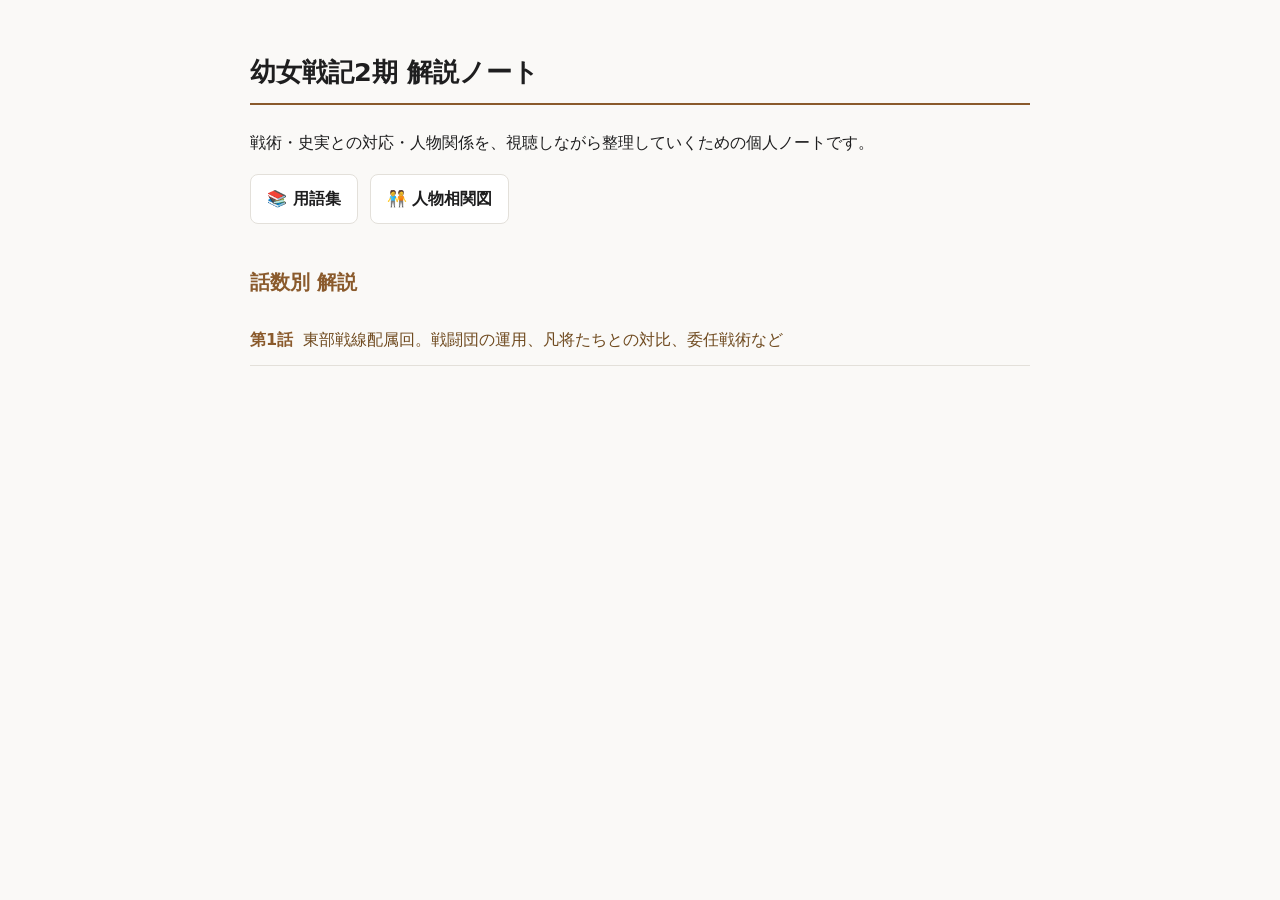
==== index.html @ d99719a7 "Add files via upload" ====
<!DOCTYPE html>
<html lang="ja">
<head>
<meta charset="UTF-8">
<title>幼女戦記2期 解説ノート</title>
<link rel="stylesheet" href="assets/style.css">
</head>
<body>
<div class="page">
  <h1>幼女戦記2期 解説ノート</h1>
  <p>戦術・史実との対応・人物関係を、視聴しながら整理していくための個人ノートです。</p>

  <div class="hub-links">
    <a href="glossary.html">📚 用語集</a>
    <a href="characters.html">🧑‍🤝‍🧑 人物相関図</a>
  </div>

  <h2>話数別 解説</h2>
  <ul class="ep-list">
    <li><span class="ep-num">第1話</span><a href="episodes/ep01.html">東部戦線配属回。戦闘団の運用、凡将たちとの対比、委任戦術など</a></li>
  </ul>
</div>
</body>
</html>
---- assets/style.css ----
/* 幼女戦記2期 解説ノート 共通スタイル */

:root {
  --bg: #faf9f7;
  --bg-alt: #ffffff;
  --text: #1e1e1f;
  --text-muted: #5a5a5f;
  --border: #e3e0da;
  --accent: #8a5a2c;
  --link: #6f4a1f;
  --real-bg: #e8f0f7;
  --real-text: #1f4e79;
  --real-border: #b7d2e8;
  --fiction-bg: #f3e9f7;
  --fiction-text: #6a3b82;
  --fiction-border: #ddc2e8;
  --code-bg: #efece6;
}

@media (prefers-color-scheme: dark) {
  :root {
    --bg: #1b1a18;
    --bg-alt: #242220;
    --text: #ece8e1;
    --text-muted: #b3ada2;
    --border: #3a3733;
    --accent: #d9a66c;
    --link: #e8be8a;
    --real-bg: #17293a;
    --real-text: #a9cdea;
    --real-border: #2b4a63;
    --fiction-bg: #2e2035;
    --fiction-text: #dcb8ea;
    --fiction-border: #4d3a58;
    --code-bg: #2b2925;
  }
}

:root[data-theme="light"] {
  --bg: #faf9f7;
  --bg-alt: #ffffff;
  --text: #1e1e1f;
  --text-muted: #5a5a5f;
  --border: #e3e0da;
  --accent: #8a5a2c;
  --link: #6f4a1f;
  --real-bg: #e8f0f7;
  --real-text: #1f4e79;
  --real-border: #b7d2e8;
  --fiction-bg: #f3e9f7;
  --fiction-text: #6a3b82;
  --fiction-border: #ddc2e8;
  --code-bg: #efece6;
}

:root[data-theme="dark"] {
  --bg: #1b1a18;
  --bg-alt: #242220;
  --text: #ece8e1;
  --text-muted: #b3ada2;
  --border: #3a3733;
  --accent: #d9a66c;
  --link: #e8be8a;
  --real-bg: #17293a;
  --real-text: #a9cdea;
  --real-border: #2b4a63;
  --fiction-bg: #2e2035;
  --fiction-text: #dcb8ea;
  --fiction-border: #4d3a58;
  --code-bg: #2b2925;
}

* { box-sizing: border-box; }

body {
  margin: 0;
  padding: 2rem 1.25rem 4rem;
  background: var(--bg);
  color: var(--text);
  font-family: "Yu Gothic", "Hiragino Sans", "Noto Sans JP", system-ui, sans-serif;
  line-height: 1.8;
}

.page {
  max-width: 780px;
  margin: 0 auto;
}

h1 {
  font-size: 1.6rem;
  border-bottom: 2px solid var(--accent);
  padding-bottom: 0.5rem;
  margin-bottom: 1.5rem;
}

h2 {
  font-size: 1.25rem;
  margin-top: 2.5rem;
  color: var(--accent);
}

h3 {
  font-size: 1.05rem;
  margin-top: 1.75rem;
}

nav.crumbs {
  font-size: 0.9rem;
  color: var(--text-muted);
  margin-bottom: 1.5rem;
}

nav.crumbs a { color: var(--text-muted); }

a {
  color: var(--link);
  text-decoration: none;
}
a:hover { text-decoration: underline; }

.tag {
  display: inline-block;
  font-size: 0.78rem;
  font-weight: 600;
  padding: 0.15rem 0.55rem;
  border-radius: 999px;
  margin-bottom: 0.4rem;
  border: 1px solid transparent;
  white-space: nowrap;
}

.tag-real {
  background: var(--real-bg);
  color: var(--real-text);
  border-color: var(--real-border);
}

.tag-fiction {
  background: var(--fiction-bg);
  color: var(--fiction-text);
  border-color: var(--fiction-border);
}

.entry {
  background: var(--bg-alt);
  border: 1px solid var(--border);
  border-radius: 10px;
  padding: 1rem 1.25rem;
  margin-bottom: 1rem;
}

.entry-title {
  font-weight: 700;
  font-size: 1.02rem;
  margin: 0.2rem 0 0.5rem;
}

.entry p { margin: 0.4rem 0; }

.entry .note {
  color: var(--text-muted);
  font-size: 0.92rem;
}

ul.ep-list {
  list-style: none;
  padding: 0;
}

ul.ep-list li {
  padding: 0.6rem 0;
  border-bottom: 1px solid var(--border);
}

ul.ep-list .ep-num {
  color: var(--accent);
  font-weight: 700;
  margin-right: 0.6rem;
}

.hub-links {
  display: flex;
  gap: 0.75rem;
  flex-wrap: wrap;
  margin-bottom: 2rem;
}

.hub-links a {
  background: var(--bg-alt);
  border: 1px solid var(--border);
  border-radius: 8px;
  padding: 0.6rem 1rem;
  color: var(--text);
  font-weight: 600;
}
.hub-links a:hover { border-color: var(--accent); text-decoration: none; }

code {
  background: var(--code-bg);
  padding: 0.1rem 0.35rem;
  border-radius: 4px;
  font-size: 0.9em;
}

.empty-note {
  color: var(--text-muted);
  font-style: italic;
}
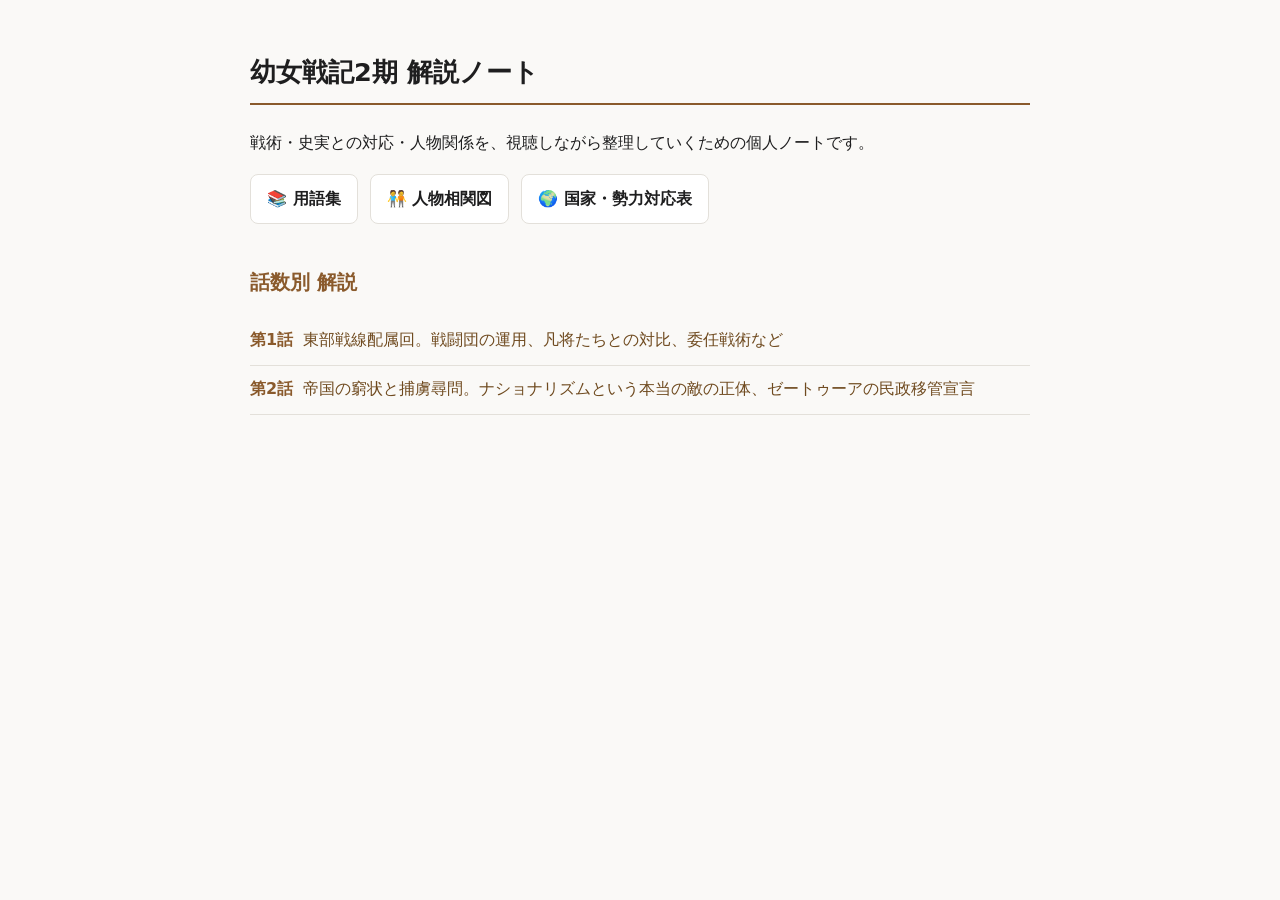
==== commit 6c2177ed: "2話追加" ====
--- a/index.html
+++ b/index.html
@@ -13,11 +13,13 @@
   <div class="hub-links">
     <a href="glossary.html">📚 用語集</a>
     <a href="characters.html">🧑‍🤝‍🧑 人物相関図</a>
+    <a href="countries.html">🌍 国家・勢力対応表</a>
   </div>
 
   <h2>話数別 解説</h2>
   <ul class="ep-list">
     <li><span class="ep-num">第1話</span><a href="episodes/ep01.html">東部戦線配属回。戦闘団の運用、凡将たちとの対比、委任戦術など</a></li>
+    <li><span class="ep-num">第2話</span><a href="episodes/ep02.html">帝国の窮状と捕虜尋問。ナショナリズムという本当の敵の正体、ゼートゥーアの民政移管宣言</a></li>
   </ul>
 </div>
 </body>
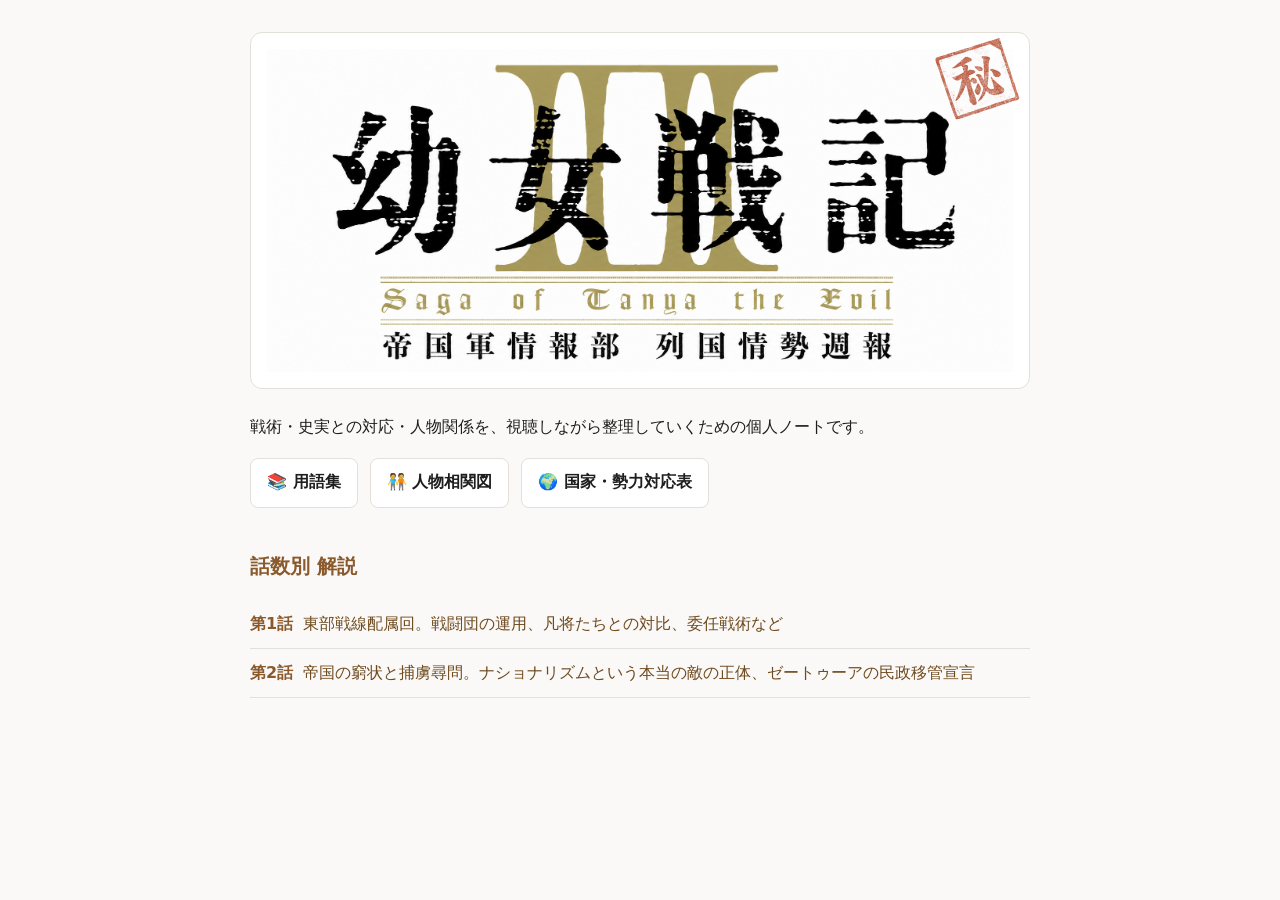
==== commit d98d0948: "Add images" ====
--- a/index.html
+++ b/index.html
@@ -2,12 +2,15 @@
 <html lang="ja">
 <head>
 <meta charset="UTF-8">
-<title>幼女戦記2期 解説ノート</title>
+<title>幼女戦記2期</title>
 <link rel="stylesheet" href="assets/style.css">
 </head>
 <body>
 <div class="page">
-  <h1>幼女戦記2期 解説ノート</h1>
+  <div class="title-logo">
+    <img class="title-stamp" src="images/secret.png" alt="">
+    <img src="images/title.png" alt="幼女戦記 Saga of Tanya the Evil">
+  </div>
   <p>戦術・史実との対応・人物関係を、視聴しながら整理していくための個人ノートです。</p>
 
   <div class="hub-links">
--- a/assets/style.css
+++ b/assets/style.css
@@ -86,6 +86,37 @@
   margin: 0 auto;
 }
 
+.title-logo {
+  position: relative;
+  text-align: center;
+  margin-bottom: 1.5rem;
+  padding: 1rem;
+  background: #ffffff;
+  border-radius: 12px;
+  border: 1px solid var(--border);
+}
+
+.title-logo img {
+  display: block;
+  max-width: 100%;
+  height: auto;
+  margin: 0 auto;
+}
+
+.title-stamp {
+  position: absolute;
+  top: 0.4rem;
+  right: 0.6rem;
+  width: 84px;
+  height: auto;
+  max-width: 20%;
+  transform: rotate(-9deg);
+  opacity: 0.9;
+  mix-blend-mode: multiply;
+  pointer-events: none;
+  z-index: 2;
+}
+
 h1 {
   font-size: 1.6rem;
   border-bottom: 2px solid var(--accent);
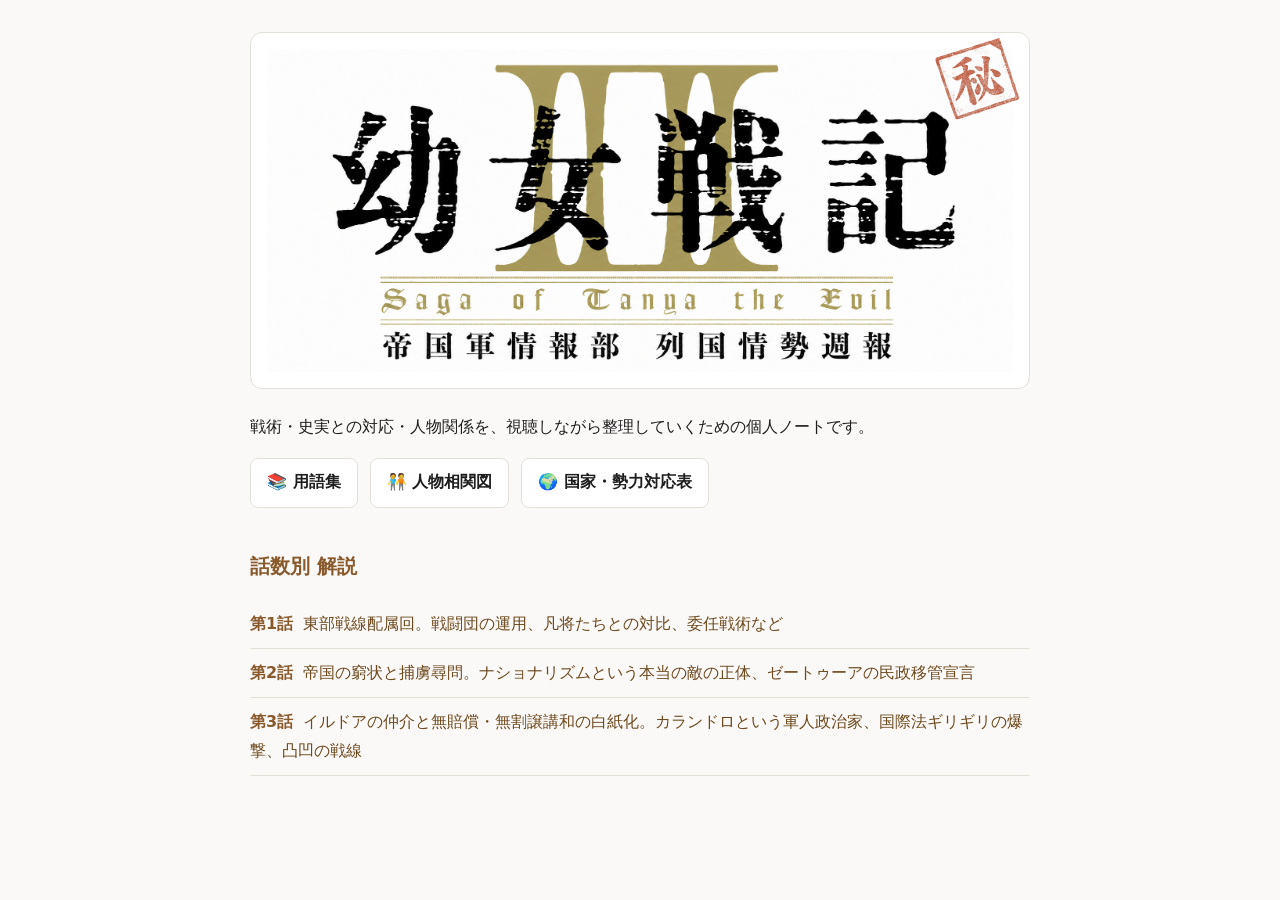
==== commit 7008c145: "add ep.3" ====
--- a/index.html
+++ b/index.html
@@ -23,6 +23,7 @@
   <ul class="ep-list">
     <li><span class="ep-num">第1話</span><a href="episodes/ep01.html">東部戦線配属回。戦闘団の運用、凡将たちとの対比、委任戦術など</a></li>
     <li><span class="ep-num">第2話</span><a href="episodes/ep02.html">帝国の窮状と捕虜尋問。ナショナリズムという本当の敵の正体、ゼートゥーアの民政移管宣言</a></li>
+    <li><span class="ep-num">第3話</span><a href="episodes/ep03.html">イルドアの仲介と無賠償・無割譲講和の白紙化。カランドロという軍人政治家、国際法ギリギリの爆撃、凸凹の戦線</a></li>
   </ul>
 </div>
 </body>
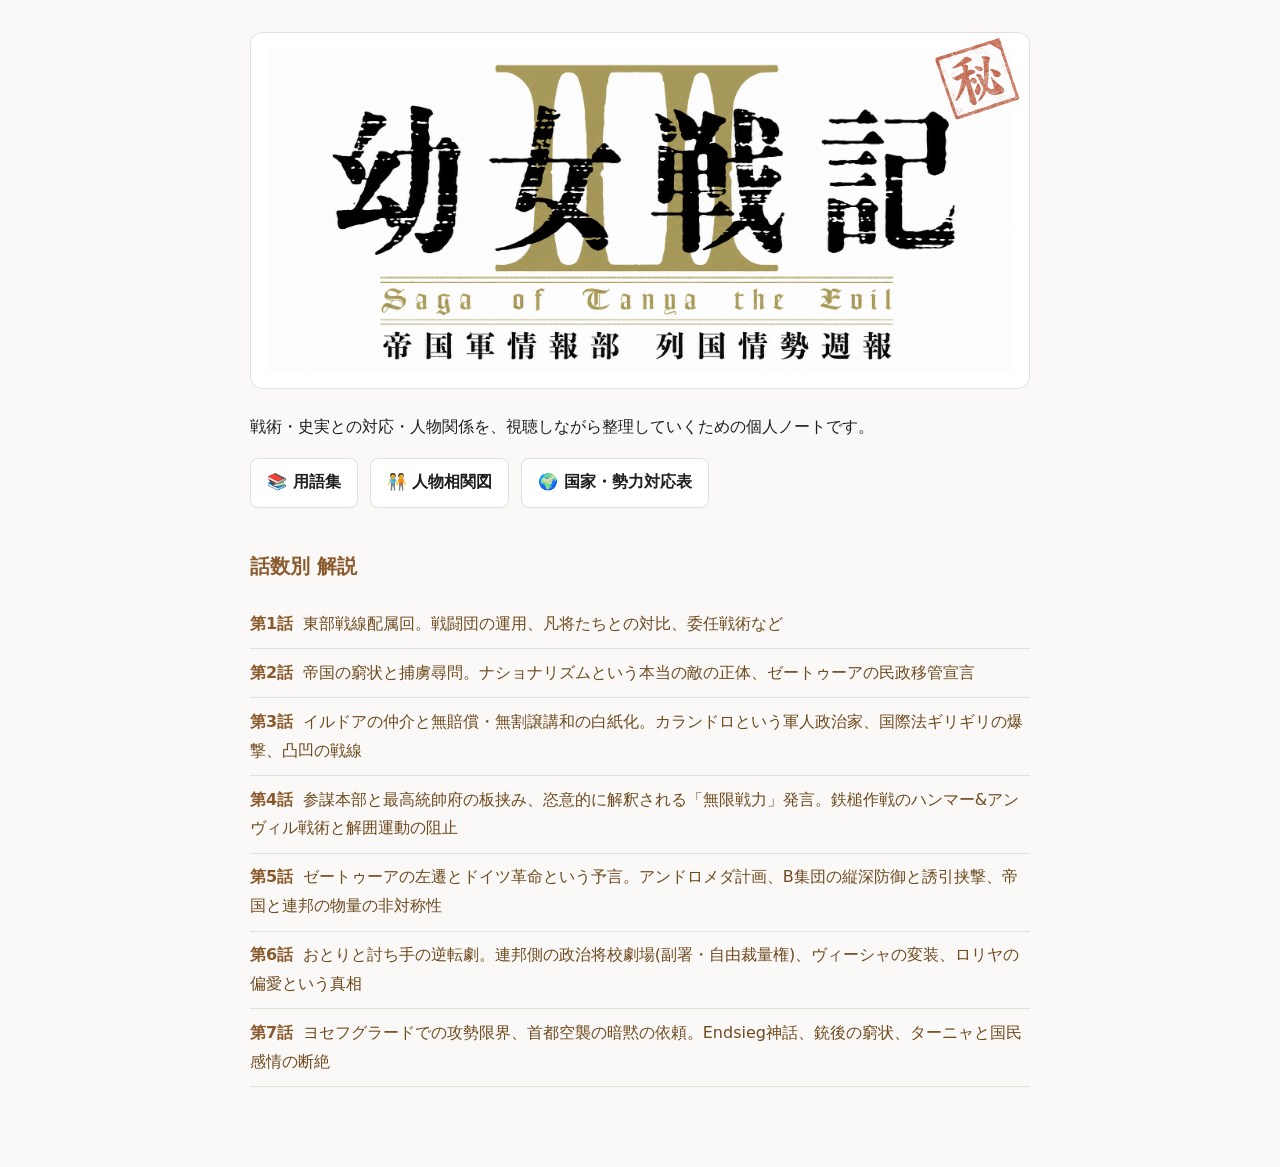
==== commit 298b2d66: "4〜7話の考察を追加、ロリヤの伏線描写を1話に追記 - episodes/ep04.html〜ep07.html を追加 - ep01.html にロリヤのターニャへの偏愛(伏線)を追記 - char" ====
--- a/index.html
+++ b/index.html
@@ -24,6 +24,10 @@
     <li><span class="ep-num">第1話</span><a href="episodes/ep01.html">東部戦線配属回。戦闘団の運用、凡将たちとの対比、委任戦術など</a></li>
     <li><span class="ep-num">第2話</span><a href="episodes/ep02.html">帝国の窮状と捕虜尋問。ナショナリズムという本当の敵の正体、ゼートゥーアの民政移管宣言</a></li>
     <li><span class="ep-num">第3話</span><a href="episodes/ep03.html">イルドアの仲介と無賠償・無割譲講和の白紙化。カランドロという軍人政治家、国際法ギリギリの爆撃、凸凹の戦線</a></li>
+    <li><span class="ep-num">第4話</span><a href="episodes/ep04.html">参謀本部と最高統帥府の板挟み、恣意的に解釈される「無限戦力」発言。鉄槌作戦のハンマー&アンヴィル戦術と解囲運動の阻止</a></li>
+    <li><span class="ep-num">第5話</span><a href="episodes/ep05.html">ゼートゥーアの左遷とドイツ革命という予言。アンドロメダ計画、B集団の縦深防御と誘引挟撃、帝国と連邦の物量の非対称性</a></li>
+    <li><span class="ep-num">第6話</span><a href="episodes/ep06.html">おとりと討ち手の逆転劇。連邦側の政治将校劇場(副署・自由裁量権)、ヴィーシャの変装、ロリヤの偏愛という真相</a></li>
+    <li><span class="ep-num">第7話</span><a href="episodes/ep07.html">ヨセフグラードでの攻勢限界、首都空襲の暗黙の依頼。Endsieg神話、銃後の窮状、ターニャと国民感情の断絶</a></li>
   </ul>
 </div>
 </body>
